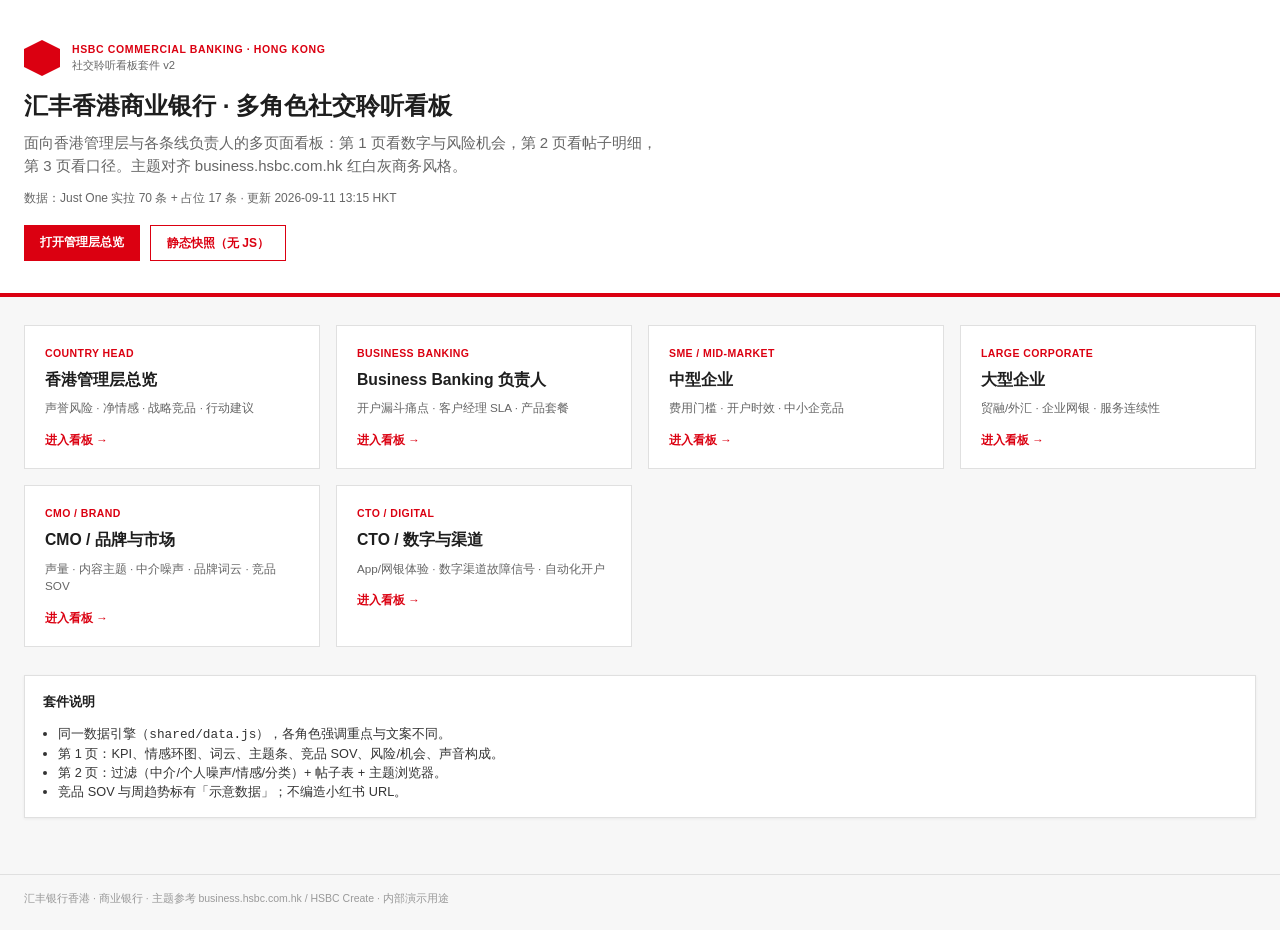
==== index.html @ c2a0e4a6 "Initial commit: HSBC HK commercial social listening dashboards Persona suites (Head, BB, Mid, Large," ====
<!DOCTYPE html>
<html lang="zh-CN">
<head>
<meta charset="UTF-8"/>
<meta name="viewport" content="width=device-width, initial-scale=1"/>
<title>汇丰香港商业银行 · 社交聆听看板套件</title>
<link rel="stylesheet" href="shared/theme.css"/>
</head>
<body>
<header class="hub-hero">
  <div class="hub-hero-inner">
    <div style="display:flex;align-items:center;gap:12px;margin-bottom:12px">
      <span class="brand-mark" style="width:36px;height:36px"></span>
      <div>
        <div style="font-size:0.7rem;font-weight:700;color:#DB0011;letter-spacing:0.06em">HSBC COMMERCIAL BANKING · HONG KONG</div>
        <div style="font-size:0.75rem;color:#666">社交聆听看板套件 v2</div>
      </div>
    </div>
    <h1>汇丰香港商业银行 · 多角色社交聆听看板</h1>
    <p>面向香港管理层与各条线负责人的多页面看板：第 1 页看数字与风险机会，第 2 页看帖子明细，第 3 页看口径。主题对齐 business.hsbc.com.hk 红白灰商务风格。</p>
    <p style="margin-top:12px;font-size:0.8rem">数据：Just One 实拉 70 条 + 占位 17 条 · 更新 2026-09-11 13:15 HKT</p>
    <div style="margin-top:18px;display:flex;gap:10px;flex-wrap:wrap">
      <a class="btn" href="head.html">打开管理层总览</a>
      <a class="btn btn-ghost" href="dashboard-static-overview.html">静态快照（无 JS）</a>
    </div>
  </div>
</header>

<section class="persona-cards">
  <a class="persona-card" href="head.html">
    <div class="pc-aud">COUNTRY HEAD</div>
    <h2>香港管理层总览</h2>
    <div class="pc-tag">声誉风险 · 净情感 · 战略竞品 · 行动建议</div>
    <div class="pc-go">进入看板 →</div>
  </a>
  <a class="persona-card" href="business-banking.html">
    <div class="pc-aud">BUSINESS BANKING</div>
    <h2>Business Banking 负责人</h2>
    <div class="pc-tag">开户漏斗痛点 · 客户经理 SLA · 产品套餐</div>
    <div class="pc-go">进入看板 →</div>
  </a>
  <a class="persona-card" href="sme-mid.html">
    <div class="pc-aud">SME / MID-MARKET</div>
    <h2>中型企业</h2>
    <div class="pc-tag">费用门槛 · 开户时效 · 中小企竞品</div>
    <div class="pc-go">进入看板 →</div>
  </a>
  <a class="persona-card" href="large-corp.html">
    <div class="pc-aud">LARGE CORPORATE</div>
    <h2>大型企业</h2>
    <div class="pc-tag">贸融/外汇 · 企业网银 · 服务连续性</div>
    <div class="pc-go">进入看板 →</div>
  </a>
  <a class="persona-card" href="cmo.html">
    <div class="pc-aud">CMO / BRAND</div>
    <h2>CMO / 品牌与市场</h2>
    <div class="pc-tag">声量 · 内容主题 · 中介噪声 · 品牌词云 · 竞品 SOV</div>
    <div class="pc-go">进入看板 →</div>
  </a>
  <a class="persona-card" href="cto.html">
    <div class="pc-aud">CTO / DIGITAL</div>
    <h2>CTO / 数字与渠道</h2>
    <div class="pc-tag">App/网银体验 · 数字渠道故障信号 · 自动化开户</div>
    <div class="pc-go">进入看板 →</div>
  </a>
</section>

<section class="wrap" style="padding-top:0">
  <div class="card">
    <h3>套件说明</h3>
    <ul style="margin:0;padding-left:1.2em;font-size:0.85rem;color:#333">
      <li>同一数据引擎（<code>shared/data.js</code>），各角色强调重点与文案不同。</li>
      <li>第 1 页：KPI、情感环图、词云、主题条、竞品 SOV、风险/机会、声音构成。</li>
      <li>第 2 页：过滤（中介/个人噪声/情感/分类）+ 帖子表 + 主题浏览器。</li>
      <li>竞品 SOV 与周趋势标有「示意数据」；不编造小红书 URL。</li>
    </ul>
  </div>
</section>

<footer class="footer">
  汇丰银行香港 · 商业银行 · 主题参考 business.hsbc.com.hk / HSBC Create · 内部演示用途
</footer>
</body>
</html>
---- shared/theme.css ----
/* HSBC Commercial Banking — Social Listening Theme (business.hsbc.com.hk inspired) */
:root {
  --hsbc-red: #DB0011;
  --hsbc-red-dark: #b4000e;
  --hsbc-black: #1e1e1e;
  --hsbc-grey-33: #333333;
  --hsbc-grey-66: #666666;
  --hsbc-grey-99: #999999;
  --hsbc-grey-f3: #f3f3f3;
  --hsbc-grey-e8: #e8e8e8;
  --hsbc-white: #ffffff;
  --hsbc-bg: #f7f7f7;
  --hsbc-border: #e0e0e0;
  --hsbc-pos: #0a7a3e;
  --hsbc-neg: #DB0011;
  --hsbc-neu: #666666;
  --hsbc-warn: #b36b00;
  --radius: 2px;
  --shadow: 0 1px 3px rgba(0,0,0,.06);
  --font: "Univers", "Helvetica Neue", Arial, "PingFang SC", "Microsoft YaHei", "Noto Sans SC", sans-serif;
  --max: 1280px;
}

*, *::before, *::after { box-sizing: border-box; }
html { font-size: 15px; scroll-behavior: smooth; }
body {
  margin: 0;
  font-family: var(--font);
  color: var(--hsbc-black);
  background: var(--hsbc-bg);
  line-height: 1.5;
  -webkit-font-smoothing: antialiased;
}
a { color: var(--hsbc-red); text-decoration: none; }
a:hover { text-decoration: underline; }
img { max-width: 100%; }

/* Hexagon-inspired angular accent */
.hex-accent {
  display: inline-block;
  width: 10px; height: 10px;
  background: var(--hsbc-red);
  clip-path: polygon(50% 0%, 100% 25%, 100% 75%, 50% 100%, 0% 75%, 0% 25%);
  margin-right: 8px;
  vertical-align: middle;
}

/* Top bar */
.topbar {
  background: var(--hsbc-white);
  border-bottom: 1px solid var(--hsbc-border);
  position: sticky; top: 0; z-index: 100;
}
.topbar-inner {
  max-width: var(--max);
  margin: 0 auto;
  padding: 12px 24px;
  display: flex; align-items: center; gap: 16px; flex-wrap: wrap;
}
.brand {
  display: flex; align-items: center; gap: 10px;
  font-weight: 700; font-size: 1rem; color: var(--hsbc-black);
  text-decoration: none;
}
.brand:hover { text-decoration: none; }
.brand-mark {
  width: 28px; height: 28px;
  background: var(--hsbc-red);
  clip-path: polygon(50% 0%, 100% 25%, 100% 75%, 50% 100%, 0% 75%, 0% 25%);
  flex-shrink: 0;
}
.brand-text { letter-spacing: 0.02em; }
.brand-sub {
  font-size: 0.72rem; font-weight: 400; color: var(--hsbc-grey-66);
  display: block; margin-top: 1px;
}
.top-meta {
  margin-left: auto;
  font-size: 0.75rem; color: var(--hsbc-grey-66);
  text-align: right;
}
.persona-nav {
  display: flex; gap: 4px; flex-wrap: wrap;
  max-width: var(--max); margin: 0 auto; padding: 0 24px 10px;
}
.persona-nav a {
  font-size: 0.72rem;
  padding: 4px 10px;
  color: var(--hsbc-grey-66);
  border: 1px solid transparent;
  border-radius: var(--radius);
}
.persona-nav a:hover { color: var(--hsbc-black); background: var(--hsbc-grey-f3); text-decoration: none; }
.persona-nav a.active {
  color: var(--hsbc-white);
  background: var(--hsbc-red);
  border-color: var(--hsbc-red);
}

/* Page tabs */
.page-tabs {
  background: var(--hsbc-white);
  border-bottom: 3px solid var(--hsbc-grey-f3);
}
.page-tabs-inner {
  max-width: var(--max); margin: 0 auto; padding: 0 24px;
  display: flex; gap: 0;
}
.page-tab {
  appearance: none; border: none; background: transparent;
  font-family: var(--font); font-size: 0.88rem; font-weight: 600;
  padding: 14px 20px; cursor: pointer; color: var(--hsbc-grey-66);
  border-bottom: 3px solid transparent; margin-bottom: -3px;
}
.page-tab:hover { color: var(--hsbc-black); }
.page-tab.active {
  color: var(--hsbc-red);
  border-bottom-color: var(--hsbc-red);
}

/* Layout */
.wrap { max-width: var(--max); margin: 0 auto; padding: 24px; }
.page { display: none; }
.page.active { display: block; }

.hero-strip {
  background: var(--hsbc-white);
  border-left: 4px solid var(--hsbc-red);
  padding: 16px 20px;
  margin-bottom: 20px;
  box-shadow: var(--shadow);
}
.hero-strip .label {
  font-size: 0.7rem; text-transform: uppercase; letter-spacing: 0.06em;
  color: var(--hsbc-red); font-weight: 700; margin-bottom: 6px;
}
.hero-strip p { margin: 0; font-size: 0.95rem; color: var(--hsbc-grey-33); }

.section-title {
  font-size: 0.95rem; font-weight: 700; color: var(--hsbc-black);
  margin: 24px 0 12px; display: flex; align-items: center; gap: 8px;
}
.section-title .badge-demo {
  font-size: 0.65rem; font-weight: 600;
  background: #fff3cd; color: #856404;
  border: 1px solid #ffecb5;
  padding: 2px 8px; border-radius: 999px;
}

/* KPI strip */
.kpi-strip {
  display: grid;
  grid-template-columns: repeat(auto-fit, minmax(120px, 1fr));
  gap: 10px;
  margin-bottom: 20px;
}
.kpi {
  background: var(--hsbc-white);
  border: 1px solid var(--hsbc-border);
  padding: 14px 12px;
  box-shadow: var(--shadow);
  position: relative;
}
.kpi.highlight {
  border-color: var(--hsbc-red);
  border-top: 3px solid var(--hsbc-red);
}
.kpi .k-label { font-size: 0.68rem; color: var(--hsbc-grey-66); margin-bottom: 4px; }
.kpi .k-value { font-size: 1.45rem; font-weight: 700; color: var(--hsbc-black); line-height: 1.2; }
.kpi .k-hint { font-size: 0.65rem; color: var(--hsbc-grey-99); margin-top: 4px; }
.kpi.pos .k-value { color: var(--hsbc-pos); }
.kpi.neg .k-value { color: var(--hsbc-neg); }
.kpi.neu .k-value { color: var(--hsbc-neu); }

/* Grid cards */
.grid-2 { display: grid; grid-template-columns: 1fr 1fr; gap: 16px; }
.grid-3 { display: grid; grid-template-columns: 1fr 1fr 1fr; gap: 16px; }
.grid-23 { display: grid; grid-template-columns: 2fr 1fr; gap: 16px; }
.grid-32 { display: grid; grid-template-columns: 1fr 2fr; gap: 16px; }
@media (max-width: 900px) {
  .grid-2, .grid-3, .grid-23, .grid-32 { grid-template-columns: 1fr; }
}

.card {
  background: var(--hsbc-white);
  border: 1px solid var(--hsbc-border);
  padding: 16px 18px;
  box-shadow: var(--shadow);
}
.card h3 {
  margin: 0 0 12px; font-size: 0.85rem; font-weight: 700;
  color: var(--hsbc-black); display: flex; align-items: center; gap: 8px;
}
.card-muted { font-size: 0.75rem; color: var(--hsbc-grey-66); }

/* Charts */
.chart-box { position: relative; height: 220px; }
.chart-box.sm { height: 160px; }
.spark-wrap { height: 80px; margin-top: 8px; }

/* Word cloud */
.wordcloud {
  position: relative;
  min-height: 240px;
  height: 260px;
  background: linear-gradient(180deg, #fafafa 0%, #fff 100%);
  border: 1px dashed var(--hsbc-grey-e8);
  overflow: hidden;
}
.wordcloud span {
  position: absolute;
  white-space: nowrap;
  font-weight: 700;
  transform: translate(-50%, -50%);
  cursor: default;
  transition: color .15s;
  user-select: none;
}
.wordcloud span:hover { color: var(--hsbc-red) !important; }

/* Bars */
.bar-list { display: flex; flex-direction: column; gap: 8px; }
.bar-row { display: grid; grid-template-columns: 90px 1fr 36px; gap: 8px; align-items: center; font-size: 0.78rem; }
.bar-row .name { color: var(--hsbc-grey-33); overflow: hidden; text-overflow: ellipsis; white-space: nowrap; }
.bar-track { height: 10px; background: var(--hsbc-grey-f3); border-radius: 1px; overflow: hidden; }
.bar-fill { height: 100%; background: var(--hsbc-grey-33); }
.bar-fill.neg, .bar-fill.negative { background: var(--hsbc-red); }
.bar-fill.pos, .bar-fill.positive { background: var(--hsbc-pos); }
.bar-fill.mixed { background: #888; }
.bar-fill.neutral { background: #aaa; }
.bar-row .cnt { text-align: right; color: var(--hsbc-grey-66); font-variant-numeric: tabular-nums; }

/* Competitor table */
.comp-table { width: 100%; border-collapse: collapse; font-size: 0.78rem; }
.comp-table th, .comp-table td {
  padding: 8px 6px; text-align: left;
  border-bottom: 1px solid var(--hsbc-grey-e8);
}
.comp-table th { color: var(--hsbc-grey-66); font-weight: 600; font-size: 0.7rem; }
.comp-table tr.hsbc td { font-weight: 700; background: #fff5f5; }
.lean-pill {
  display: inline-block; padding: 1px 8px; border-radius: 999px; font-size: 0.68rem;
  background: var(--hsbc-grey-f3); color: var(--hsbc-grey-33);
}
.lean-pill.positive { background: #e6f5ec; color: var(--hsbc-pos); }
.lean-pill.negative { background: #fde8ea; color: var(--hsbc-neg); }
.lean-pill.mixed { background: #f3f3f3; color: #555; }

/* Issue cards */
.issue-grid { display: grid; grid-template-columns: 1fr 1fr; gap: 12px; }
@media (max-width: 700px) { .issue-grid { grid-template-columns: 1fr; } }
.issue {
  border: 1px solid var(--hsbc-border);
  padding: 12px 14px;
  background: #fafafa;
}
.issue.risk { border-left: 3px solid var(--hsbc-red); }
.issue.opp { border-left: 3px solid var(--hsbc-pos); }
.issue .itag {
  font-size: 0.65rem; font-weight: 700; letter-spacing: 0.04em;
  margin-bottom: 4px;
}
.issue.risk .itag { color: var(--hsbc-red); }
.issue.opp .itag { color: var(--hsbc-pos); }
.issue .ititle { font-weight: 700; font-size: 0.85rem; margin-bottom: 4px; }
.issue .idetail { font-size: 0.75rem; color: var(--hsbc-grey-66); }
.sev {
  float: right; font-size: 0.65rem; padding: 1px 6px;
  background: var(--hsbc-grey-f3); color: var(--hsbc-grey-66);
}

/* Focus callouts */
.focus-row { display: grid; grid-template-columns: repeat(3, 1fr); gap: 10px; }
@media (max-width: 700px) { .focus-row { grid-template-columns: 1fr; } }
.focus-card {
  background: var(--hsbc-white);
  border: 1px solid var(--hsbc-border);
  border-top: 3px solid var(--hsbc-red);
  padding: 12px 14px;
}
.focus-card .flabel {
  font-size: 0.65rem; font-weight: 700; color: var(--hsbc-red);
  letter-spacing: 0.05em; margin-bottom: 4px;
}
.focus-card .ftext { font-size: 0.82rem; color: var(--hsbc-grey-33); }

/* Insights */
.insight-list { margin: 0; padding: 0; list-style: none; }
.insight-list li {
  padding: 10px 0 10px 16px;
  border-bottom: 1px solid var(--hsbc-grey-e8);
  font-size: 0.85rem;
  position: relative;
}
.insight-list li::before {
  content: "";
  position: absolute; left: 0; top: 16px;
  width: 6px; height: 6px; background: var(--hsbc-red);
  clip-path: polygon(50% 0%, 100% 25%, 100% 75%, 50% 100%, 0% 75%, 0% 25%);
}

/* Segment / voice mix */
.mix-bars { display: flex; height: 28px; overflow: hidden; border: 1px solid var(--hsbc-border); }
.mix-seg { display: flex; align-items: center; justify-content: center;
  font-size: 0.65rem; color: #fff; font-weight: 600; min-width: 2px; }
.mix-legend { display: flex; flex-wrap: wrap; gap: 12px; margin-top: 10px; font-size: 0.72rem; color: var(--hsbc-grey-66); }
.mix-legend i {
  display: inline-block; width: 10px; height: 10px; margin-right: 4px; vertical-align: middle;
}

/* Filters & table (page 2) */
.filters {
  display: flex; flex-wrap: wrap; gap: 10px 16px; align-items: center;
  background: var(--hsbc-white); border: 1px solid var(--hsbc-border);
  padding: 12px 16px; margin-bottom: 16px;
}
.filters label {
  font-size: 0.78rem; color: var(--hsbc-grey-33);
  display: inline-flex; align-items: center; gap: 6px; cursor: pointer;
}
.filters select, .filters input[type="search"] {
  font-family: var(--font); font-size: 0.78rem;
  padding: 6px 8px; border: 1px solid var(--hsbc-border); background: #fff;
}
.filters .filter-count { margin-left: auto; font-size: 0.75rem; color: var(--hsbc-grey-66); }

.post-table { width: 100%; border-collapse: collapse; font-size: 0.78rem; background: #fff; }
.post-table th, .post-table td {
  padding: 10px 8px; text-align: left; vertical-align: top;
  border-bottom: 1px solid var(--hsbc-grey-e8);
}
.post-table th {
  background: var(--hsbc-grey-f3); color: var(--hsbc-grey-66);
  font-weight: 600; font-size: 0.7rem; position: sticky; top: 52px;
}
.post-table .title { font-weight: 600; color: var(--hsbc-black); }
.post-table .summary { color: var(--hsbc-grey-66); font-size: 0.72rem; margin-top: 2px;
  display: -webkit-box; -webkit-line-clamp: 2; -webkit-box-orient: vertical; overflow: hidden; }
.pill {
  display: inline-block; padding: 1px 7px; border-radius: 999px;
  font-size: 0.65rem; background: var(--hsbc-grey-f3); color: var(--hsbc-grey-33);
  white-space: nowrap;
}
.pill.正面, .pill.pos { background: #e6f5ec; color: var(--hsbc-pos); }
.pill.负面, .pill.neg { background: #fde8ea; color: var(--hsbc-neg); }
.pill.中性, .pill.neu { background: #f0f0f0; color: #555; }
.pill.demo { background: #fff3cd; color: #856404; }
.pill.src { background: #eef2ff; color: #3730a3; }

.topic-chips { display: flex; flex-wrap: wrap; gap: 8px; }
.topic-chip {
  border: 1px solid var(--hsbc-border); background: #fff;
  padding: 6px 12px; font-size: 0.78rem; cursor: pointer;
  font-family: var(--font);
}
.topic-chip:hover, .topic-chip.active {
  border-color: var(--hsbc-red); color: var(--hsbc-red);
}

.method-block {
  background: #fff; border: 1px solid var(--hsbc-border); padding: 20px;
  font-size: 0.85rem; color: var(--hsbc-grey-33);
}
.method-block h3 { margin-top: 0; }
.method-block ul { padding-left: 1.2em; }
.method-block li { margin-bottom: 6px; }

.footer {
  max-width: var(--max); margin: 32px auto 24px; padding: 0 24px;
  font-size: 0.7rem; color: var(--hsbc-grey-99);
  border-top: 1px solid var(--hsbc-border); padding-top: 16px;
}

/* Hub index */
.hub-hero {
  background: var(--hsbc-white);
  border-bottom: 4px solid var(--hsbc-red);
  padding: 40px 24px 32px;
}
.hub-hero-inner { max-width: var(--max); margin: 0 auto; }
.hub-hero h1 { margin: 0 0 8px; font-size: 1.6rem; font-weight: 700; }
.hub-hero p { margin: 0; color: var(--hsbc-grey-66); max-width: 640px; }
.persona-cards {
  display: grid; grid-template-columns: repeat(auto-fit, minmax(280px, 1fr));
  gap: 16px; max-width: var(--max); margin: 28px auto; padding: 0 24px;
}
.persona-card {
  background: #fff; border: 1px solid var(--hsbc-border);
  padding: 20px; text-decoration: none; color: inherit;
  transition: border-color .15s, box-shadow .15s;
  display: block;
}
.persona-card:hover {
  border-color: var(--hsbc-red); box-shadow: 0 4px 12px rgba(219,0,17,.08);
  text-decoration: none;
}
.persona-card .pc-aud { font-size: 0.7rem; color: var(--hsbc-red); font-weight: 700; letter-spacing: 0.04em; }
.persona-card h2 { margin: 6px 0 8px; font-size: 1.05rem; }
.persona-card .pc-tag { font-size: 0.78rem; color: var(--hsbc-grey-66); }
.persona-card .pc-go {
  margin-top: 14px; font-size: 0.78rem; font-weight: 700; color: var(--hsbc-red);
}

.btn {
  display: inline-block; background: var(--hsbc-red); color: #fff;
  padding: 8px 16px; font-size: 0.8rem; font-weight: 600;
  border: none; cursor: pointer; font-family: var(--font);
  text-decoration: none;
}
.btn:hover { background: var(--hsbc-red-dark); text-decoration: none; color: #fff; }
.btn-ghost {
  background: transparent; color: var(--hsbc-red);
  border: 1px solid var(--hsbc-red);
}

.donut-legend { display: flex; gap: 14px; flex-wrap: wrap; margin-top: 10px; font-size: 0.72rem; }
.donut-legend span::before {
  content: ""; display: inline-block; width: 8px; height: 8px; margin-right: 5px; vertical-align: middle;
}
.donut-legend .l-pos::before { background: var(--hsbc-pos); }
.donut-legend .l-neg::before { background: var(--hsbc-neg); }
.donut-legend .l-neu::before { background: #bbb; }

.hidden { display: none !important; }
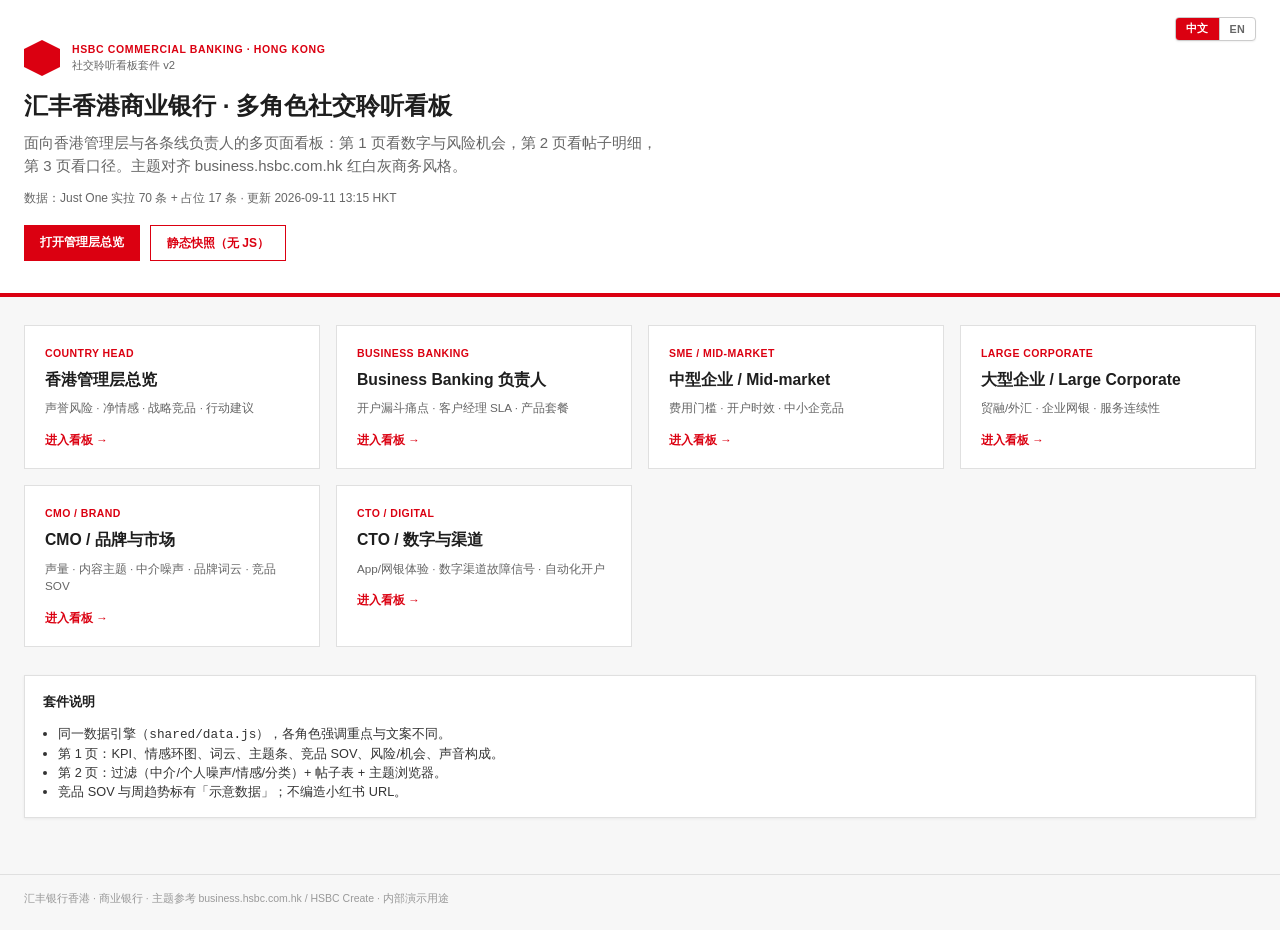
==== commit 1992e898: "Add EN/中文 language toggle across dashboard suite Persist choice in localStorage (hsbc-sl-lang); defa" ====
--- a/index.html
+++ b/index.html
@@ -7,21 +7,22 @@
 <link rel="stylesheet" href="shared/theme.css"/>
 </head>
 <body>
-<header class="hub-hero">
+<header class="hub-hero" style="position:relative">
+<div style="position:absolute;top:16px;right:24px;z-index:2" id="langToggleHost"></div>
   <div class="hub-hero-inner">
     <div style="display:flex;align-items:center;gap:12px;margin-bottom:12px">
       <span class="brand-mark" style="width:36px;height:36px"></span>
       <div>
         <div style="font-size:0.7rem;font-weight:700;color:#DB0011;letter-spacing:0.06em">HSBC COMMERCIAL BANKING · HONG KONG</div>
-        <div style="font-size:0.75rem;color:#666">社交聆听看板套件 v2</div>
+        <div style="font-size:0.75rem;color:#666"><span data-i18n="hub.sub">社交聆听看板套件 v2</span></div>
       </div>
     </div>
-    <h1>汇丰香港商业银行 · 多角色社交聆听看板</h1>
-    <p>面向香港管理层与各条线负责人的多页面看板：第 1 页看数字与风险机会，第 2 页看帖子明细，第 3 页看口径。主题对齐 business.hsbc.com.hk 红白灰商务风格。</p>
-    <p style="margin-top:12px;font-size:0.8rem">数据：Just One 实拉 70 条 + 占位 17 条 · 更新 2026-09-11 13:15 HKT</p>
+    <h1 data-i18n="hub.h1">汇丰香港商业银行 · 多角色社交聆听看板</h1>
+    <p data-i18n="hub.p">面向香港管理层与各条线负责人的多页面看板：第 1 页看数字与风险机会，第 2 页看帖子明细，第 3 页看口径。主题对齐 business.hsbc.com.hk 红白灰商务风格。</p>
+    <p style="margin-top:12px;font-size:0.8rem" data-i18n="hub.meta">数据：Just One 实拉 70 条 + 占位 17 条 · 更新 2026-09-11 13:15 HKT</p>
     <div style="margin-top:18px;display:flex;gap:10px;flex-wrap:wrap">
-      <a class="btn" href="head.html">打开管理层总览</a>
-      <a class="btn btn-ghost" href="dashboard-static-overview.html">静态快照（无 JS）</a>
+      <a class="btn" href="head.html" data-i18n="hub.open">打开管理层总览</a>
+      <a class="btn btn-ghost" href="dashboard-static-overview.html" data-i18n="hub.static">静态快照（无 JS）</a>
     </div>
   </div>
 </header>
@@ -31,43 +32,43 @@
     <div class="pc-aud">COUNTRY HEAD</div>
     <h2>香港管理层总览</h2>
     <div class="pc-tag">声誉风险 · 净情感 · 战略竞品 · 行动建议</div>
-    <div class="pc-go">进入看板 →</div>
+    <div class="pc-go"><span data-i18n="hub.go">进入看板 →</span></div>
   </a>
   <a class="persona-card" href="business-banking.html">
     <div class="pc-aud">BUSINESS BANKING</div>
     <h2>Business Banking 负责人</h2>
     <div class="pc-tag">开户漏斗痛点 · 客户经理 SLA · 产品套餐</div>
-    <div class="pc-go">进入看板 →</div>
+    <div class="pc-go"><span data-i18n="hub.go">进入看板 →</span></div>
   </a>
   <a class="persona-card" href="sme-mid.html">
     <div class="pc-aud">SME / MID-MARKET</div>
     <h2>中型企业</h2>
     <div class="pc-tag">费用门槛 · 开户时效 · 中小企竞品</div>
-    <div class="pc-go">进入看板 →</div>
+    <div class="pc-go"><span data-i18n="hub.go">进入看板 →</span></div>
   </a>
   <a class="persona-card" href="large-corp.html">
     <div class="pc-aud">LARGE CORPORATE</div>
     <h2>大型企业</h2>
     <div class="pc-tag">贸融/外汇 · 企业网银 · 服务连续性</div>
-    <div class="pc-go">进入看板 →</div>
+    <div class="pc-go"><span data-i18n="hub.go">进入看板 →</span></div>
   </a>
   <a class="persona-card" href="cmo.html">
     <div class="pc-aud">CMO / BRAND</div>
     <h2>CMO / 品牌与市场</h2>
     <div class="pc-tag">声量 · 内容主题 · 中介噪声 · 品牌词云 · 竞品 SOV</div>
-    <div class="pc-go">进入看板 →</div>
+    <div class="pc-go"><span data-i18n="hub.go">进入看板 →</span></div>
   </a>
   <a class="persona-card" href="cto.html">
     <div class="pc-aud">CTO / DIGITAL</div>
     <h2>CTO / 数字与渠道</h2>
     <div class="pc-tag">App/网银体验 · 数字渠道故障信号 · 自动化开户</div>
-    <div class="pc-go">进入看板 →</div>
+    <div class="pc-go"><span data-i18n="hub.go">进入看板 →</span></div>
   </a>
 </section>
 
 <section class="wrap" style="padding-top:0">
   <div class="card">
-    <h3>套件说明</h3>
+    <h3 data-i18n="hub.about">套件说明</h3>
     <ul style="margin:0;padding-left:1.2em;font-size:0.85rem;color:#333">
       <li>同一数据引擎（<code>shared/data.js</code>），各角色强调重点与文案不同。</li>
       <li>第 1 页：KPI、情感环图、词云、主题条、竞品 SOV、风险/机会、声音构成。</li>
@@ -77,8 +78,24 @@
   </div>
 </section>
 
-<footer class="footer">
-  汇丰银行香港 · 商业银行 · 主题参考 business.hsbc.com.hk / HSBC Create · 内部演示用途
-</footer>
+<footer class="footer" data-i18n="hub.footer">汇丰银行香港 · 商业银行 · 主题参考 business.hsbc.com.hk / HSBC Create · 内部演示用途</footer>
+<script src="shared/data.js"></script>
+<script src="shared/i18n.js"></script>
+<script>
+(function(){
+  var I=window.HSBC_I18N; if(!I) return;
+  function paintHub(){
+    var personas= (window.HSBC_SL_DATA&&HSBC_SL_DATA.personas)||{};
+    document.querySelectorAll('.persona-card[href]').forEach(function(a){
+      var href=a.getAttribute('href')||'';
+      var id=href.replace('.html','');
+      var p=I.persona(id, personas[id]||{});
+      var h2=a.querySelector('h2'); if(h2&&p.title) h2.textContent=p.title;
+      var tag=a.querySelector('.pc-tag'); if(tag&&p.tagline) tag.textContent=p.tagline;
+    });
+  }
+  I.onChange(paintHub); paintHub();
+})();
+</script>
 </body>
 </html>
--- a/shared/theme.css
+++ b/shared/theme.css
@@ -422,3 +422,20 @@
 .donut-legend .l-neu::before { background: #bbb; }
 
 .hidden { display: none !important; }
+
+/* Language toggle */
+.lang-toggle-host { margin-left: 12px; }
+.lang-toggle {
+  display: inline-flex; border: 1px solid var(--hsbc-grey-cc, #ccc); border-radius: 4px; overflow: hidden;
+  background: #fff;
+}
+.lang-toggle button {
+  appearance: none; border: 0; background: transparent; cursor: pointer;
+  padding: 4px 10px; font-size: 0.72rem; font-weight: 700; font-family: inherit;
+  color: var(--hsbc-grey-66, #666); letter-spacing: 0.02em;
+}
+.lang-toggle button + button { border-left: 1px solid var(--hsbc-grey-cc, #ccc); }
+.lang-toggle button.active { background: var(--hsbc-red, #DB0011); color: #fff; }
+.hub-hero .lang-toggle { box-shadow: 0 1px 2px rgba(0,0,0,.06); }
+html[data-lang="en"] .badge-demo { letter-spacing: 0; }
+
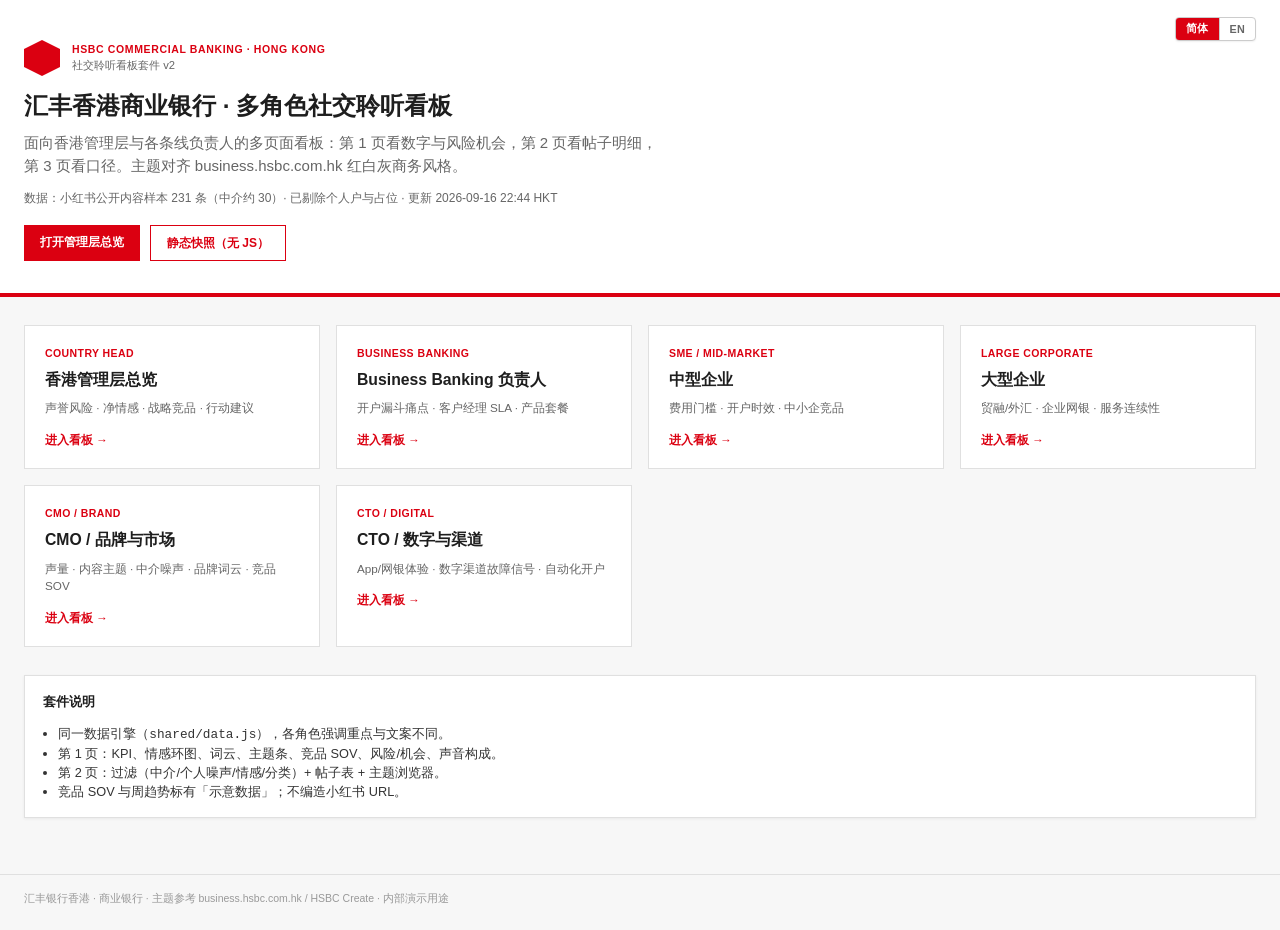
==== commit c1a4aa6d: "Refresh live Xiaohongshu commercial sample; EN/简体; scrub vendor branding; no placeholders" ====
--- a/index.html
+++ b/index.html
@@ -19,7 +19,7 @@
     </div>
     <h1 data-i18n="hub.h1">汇丰香港商业银行 · 多角色社交聆听看板</h1>
     <p data-i18n="hub.p">面向香港管理层与各条线负责人的多页面看板：第 1 页看数字与风险机会，第 2 页看帖子明细，第 3 页看口径。主题对齐 business.hsbc.com.hk 红白灰商务风格。</p>
-    <p style="margin-top:12px;font-size:0.8rem" data-i18n="hub.meta">数据：Just One 实拉 70 条 + 占位 17 条 · 更新 2026-09-11 13:15 HKT</p>
+    <p style="margin-top:12px;font-size:0.8rem" data-i18n="hub.meta">数据：小红书公开样本 70 条 + 占位 17 条 · 更新 2026-09-11 13:15 HKT</p>
     <div style="margin-top:18px;display:flex;gap:10px;flex-wrap:wrap">
       <a class="btn" href="head.html" data-i18n="hub.open">打开管理层总览</a>
       <a class="btn btn-ghost" href="dashboard-static-overview.html" data-i18n="hub.static">静态快照（无 JS）</a>
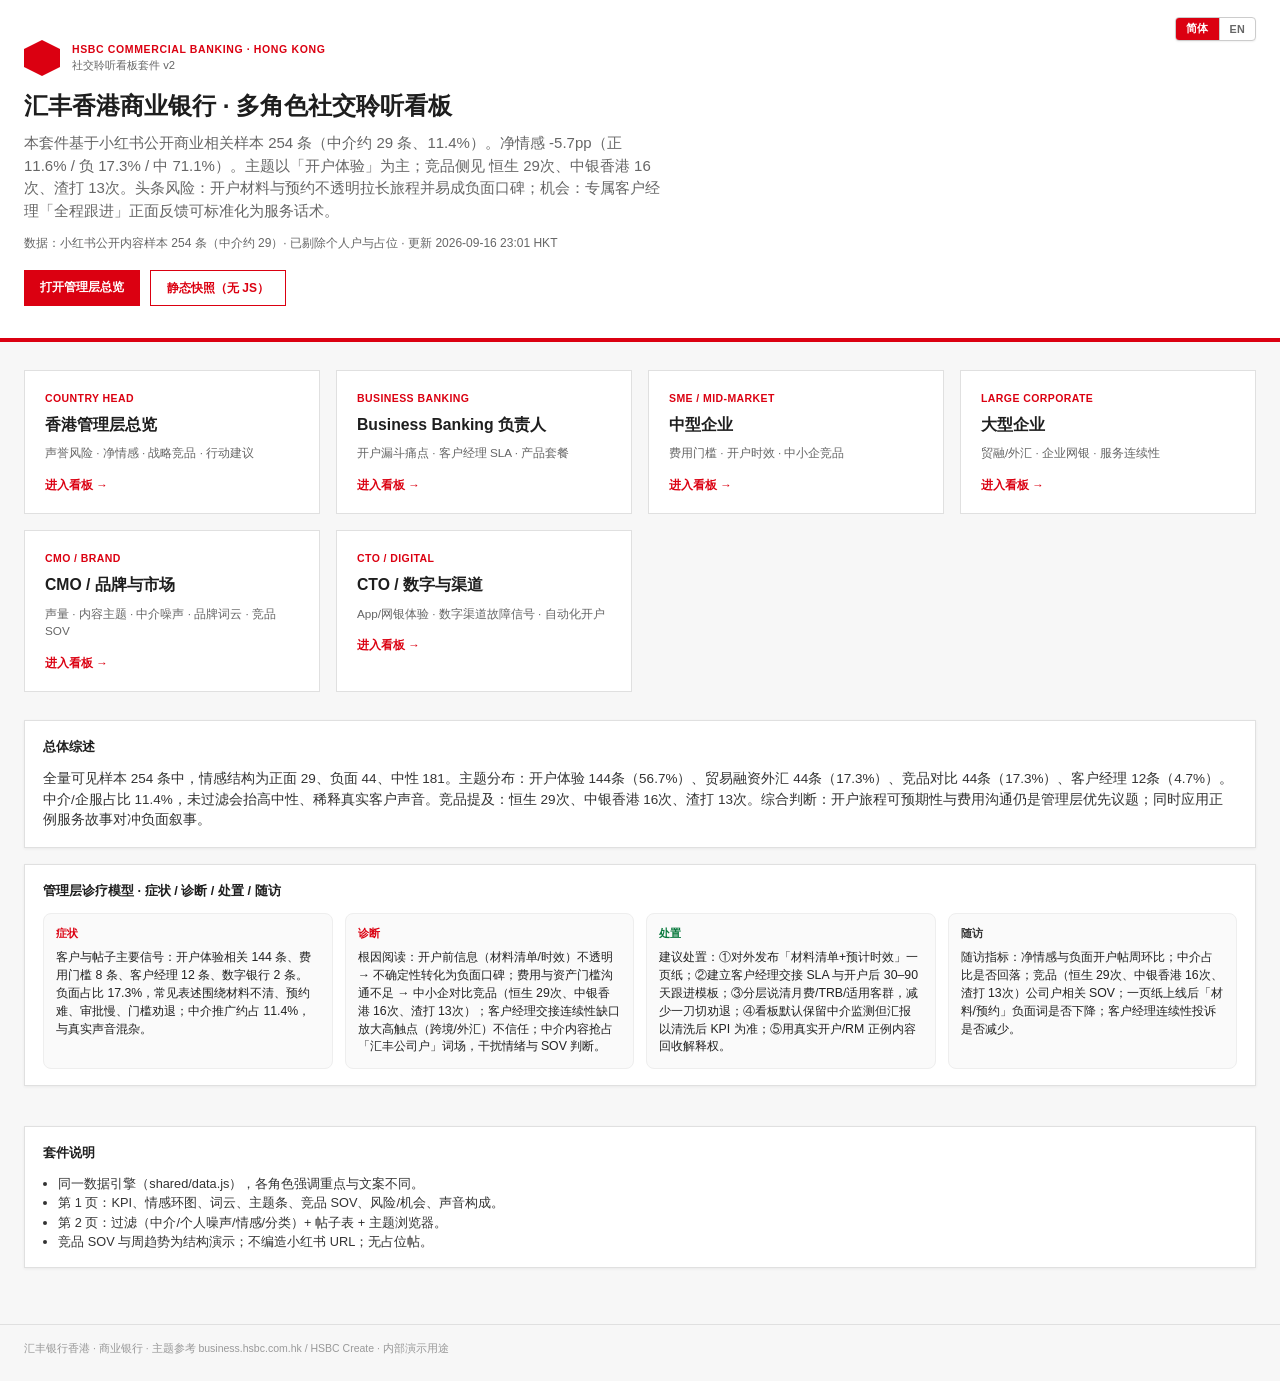
==== commit 7a04e20b: "Refresh live XHS sample with competitor keywords; hub clinical model; EN cleanup - Re-pull search-no" ====
--- a/index.html
+++ b/index.html
@@ -3,7 +3,7 @@
 <head>
 <meta charset="UTF-8"/>
 <meta name="viewport" content="width=device-width, initial-scale=1"/>
-<title>汇丰香港商业银行 · 社交聆听看板套件</title>
+<title data-i18n="hub.title">汇丰香港商业银行 · 社交聆听看板套件</title>
 <link rel="stylesheet" href="shared/theme.css"/>
 </head>
 <body>
@@ -19,7 +19,7 @@
     </div>
     <h1 data-i18n="hub.h1">汇丰香港商业银行 · 多角色社交聆听看板</h1>
     <p data-i18n="hub.p">面向香港管理层与各条线负责人的多页面看板：第 1 页看数字与风险机会，第 2 页看帖子明细，第 3 页看口径。主题对齐 business.hsbc.com.hk 红白灰商务风格。</p>
-    <p style="margin-top:12px;font-size:0.8rem" data-i18n="hub.meta">数据：小红书公开样本 70 条 + 占位 17 条 · 更新 2026-09-11 13:15 HKT</p>
+    <p style="margin-top:12px;font-size:0.8rem" data-i18n="hub.meta">数据：小红书公开内容样本 · 已剔除个人户与占位 · 更新见页脚</p>
     <div style="margin-top:18px;display:flex;gap:10px;flex-wrap:wrap">
       <a class="btn" href="head.html" data-i18n="hub.open">打开管理层总览</a>
       <a class="btn btn-ghost" href="dashboard-static-overview.html" data-i18n="hub.static">静态快照（无 JS）</a>
@@ -66,14 +66,42 @@
   </a>
 </section>
 
+
+<section class="wrap" style="padding-top:0" id="hubAnalysis">
+  <div class="card" style="margin-bottom:16px">
+    <h3 data-i18n="hub.overview_h">总体综述</h3>
+    <p id="hubOverview" class="hub-overview" style="font-size:0.9rem;line-height:1.55;color:#333;margin:0"></p>
+  </div>
+  <div class="card" style="margin-bottom:16px">
+    <h3 data-i18n="hub.clinical_h">管理层诊疗模型 · 症状 / 诊断 / 处置 / 随访</h3>
+    <div class="clinical-grid" style="display:grid;grid-template-columns:repeat(auto-fit,minmax(200px,1fr));gap:12px;margin-top:10px">
+      <div class="clinical-card" style="border:1px solid #eee;border-radius:8px;padding:12px;background:#fafafa">
+        <div class="flabel" style="font-size:0.7rem;font-weight:700;color:#DB0011;letter-spacing:0.04em" data-i18n="hub.symptom_h">症状</div>
+        <p id="hubSymptom" style="font-size:0.82rem;line-height:1.45;margin:8px 0 0;color:#222"></p>
+      </div>
+      <div class="clinical-card" style="border:1px solid #eee;border-radius:8px;padding:12px;background:#fafafa">
+        <div class="flabel" style="font-size:0.7rem;font-weight:700;color:#DB0011;letter-spacing:0.04em" data-i18n="hub.diagnosis_h">诊断</div>
+        <p id="hubDiagnosis" style="font-size:0.82rem;line-height:1.45;margin:8px 0 0;color:#222"></p>
+      </div>
+      <div class="clinical-card" style="border:1px solid #eee;border-radius:8px;padding:12px;background:#fafafa">
+        <div class="flabel" style="font-size:0.7rem;font-weight:700;color:#0a7a3e;letter-spacing:0.04em" data-i18n="hub.treatment_h">处置</div>
+        <p id="hubTreatment" style="font-size:0.82rem;line-height:1.45;margin:8px 0 0;color:#222"></p>
+      </div>
+      <div class="clinical-card" style="border:1px solid #eee;border-radius:8px;padding:12px;background:#fafafa">
+        <div class="flabel" style="font-size:0.7rem;font-weight:700;color:#333;letter-spacing:0.04em" data-i18n="hub.followup_h">随访</div>
+        <p id="hubFollowup" style="font-size:0.82rem;line-height:1.45;margin:8px 0 0;color:#222"></p>
+      </div>
+    </div>
+  </div>
+</section>
 <section class="wrap" style="padding-top:0">
   <div class="card">
     <h3 data-i18n="hub.about">套件说明</h3>
     <ul style="margin:0;padding-left:1.2em;font-size:0.85rem;color:#333">
-      <li>同一数据引擎（<code>shared/data.js</code>），各角色强调重点与文案不同。</li>
-      <li>第 1 页：KPI、情感环图、词云、主题条、竞品 SOV、风险/机会、声音构成。</li>
-      <li>第 2 页：过滤（中介/个人噪声/情感/分类）+ 帖子表 + 主题浏览器。</li>
-      <li>竞品 SOV 与周趋势标有「示意数据」；不编造小红书 URL。</li>
+      <li data-i18n="hub.about1">同一数据引擎（shared/data.js），各角色强调重点与文案不同。</li>
+      <li data-i18n="hub.about2">第 1 页：KPI、情感环图、词云、主题条、竞品 SOV、风险/机会、声音构成。</li>
+      <li data-i18n="hub.about3">第 2 页：过滤（中介噪声/情感/分类）+ 帖子表 + 主题浏览器。</li>
+      <li data-i18n="hub.about4">竞品 SOV 与周趋势为结构演示；不编造小红书 URL；无占位帖。</li>
     </ul>
   </div>
 </section>
@@ -85,6 +113,7 @@
 (function(){
   var I=window.HSBC_I18N; if(!I) return;
   function paintHub(){
+    I.applyDom(document);
     var personas= (window.HSBC_SL_DATA&&HSBC_SL_DATA.personas)||{};
     document.querySelectorAll('.persona-card[href]').forEach(function(a){
       var href=a.getAttribute('href')||'';
@@ -93,6 +122,27 @@
       var h2=a.querySelector('h2'); if(h2&&p.title) h2.textContent=p.title;
       var tag=a.querySelector('.pc-tag'); if(tag&&p.tagline) tag.textContent=p.tagline;
     });
+
+    // Data-driven hub analysis (exec / overview / clinical)
+    var ha = (window.HSBC_SL_DATA && HSBC_SL_DATA.hub_analysis) || {};
+    var en = I.isEn();
+    function set(id, zhKey, enKey) {
+      var el = document.getElementById(id);
+      if (!el) return;
+      var v = en ? (ha[enKey] || ha[zhKey] || '') : (ha[zhKey] || '');
+      el.textContent = v || '';
+    }
+    // hub.p intro = exec summary
+    var intro = document.querySelector('[data-i18n="hub.p"],[data-i18n="hub.p_ms"]');
+    if (intro) {
+      var ex = en ? (ha.exec_summary_en || '') : (ha.exec_summary_zh || '');
+      if (ex) intro.textContent = ex;
+    }
+    set('hubOverview', 'overview_zh', 'overview_en');
+    set('hubSymptom', 'symptom_zh', 'symptom_en');
+    set('hubDiagnosis', 'diagnosis_zh', 'diagnosis_en');
+    set('hubTreatment', 'treatment_zh', 'treatment_en');
+    set('hubFollowup', 'followup_zh', 'followup_en');
   }
   I.onChange(paintHub); paintHub();
 })();
--- a/shared/theme.css
+++ b/shared/theme.css
@@ -439,3 +439,100 @@
 .hub-hero .lang-toggle { box-shadow: 0 1px 2px rgba(0,0,0,.06); }
 html[data-lang="en"] .badge-demo { letter-spacing: 0; }
 
+/* --- post table / theme browser readability (2026-09-16) --- */
+.table-scroll, .feed-wrap, .post-table-wrap {
+  overflow-x: auto;
+  -webkit-overflow-scrolling: touch;
+  width: 100%;
+  max-width: 100%;
+}
+.post-table {
+  width: 100%;
+  min-width: 720px;
+  border-collapse: separate;
+  border-spacing: 0;
+  font-size: 0.8rem;
+  table-layout: fixed;
+  background: #fff;
+}
+.post-table th, .post-table td {
+  padding: 10px 12px;
+  vertical-align: top;
+  border-bottom: 1px solid #eee;
+  word-wrap: break-word;
+  overflow-wrap: anywhere;
+}
+.post-table th {
+  position: sticky;
+  top: 0;
+  background: #f7f7f7;
+  z-index: 1;
+  font-size: 0.72rem;
+  letter-spacing: 0.02em;
+  text-transform: uppercase;
+  color: #666;
+  white-space: nowrap;
+}
+.post-table .col-cover { width: 64px; }
+.post-table .col-title { width: 34%; }
+.post-table .col-sent { width: 72px; }
+.post-table .col-cat { width: 12%; }
+.post-table .col-author { width: 12%; }
+.post-table .col-src { width: 14%; }
+.post-table .col-comp { width: 14%; }
+.post-table .title {
+  font-weight: 600;
+  color: var(--hsbc-black, #1e1e1e);
+  line-height: 1.35;
+  white-space: normal;
+}
+.post-table .summary {
+  color: var(--hsbc-grey-66, #666);
+  font-size: 0.74rem;
+  margin-top: 4px;
+  line-height: 1.4;
+  white-space: normal;
+  display: -webkit-box;
+  -webkit-line-clamp: 3;
+  -webkit-box-orient: vertical;
+  overflow: hidden;
+}
+.post-table .thumb {
+  width: 48px;
+  height: 48px;
+  object-fit: cover;
+  border-radius: 4px;
+  background: #f0f0f0;
+  display: block;
+}
+.post-table .open-post {
+  display: inline-block;
+  margin-top: 6px;
+  font-size: 0.72rem;
+  font-weight: 600;
+  color: #DB0011;
+  text-decoration: none;
+}
+.post-table .open-post:hover { text-decoration: underline; }
+.topic-chips { display: flex; flex-wrap: wrap; gap: 8px; margin: 8px 0 12px; }
+.topic-chip {
+  border: 1px solid #ddd;
+  background: #fff;
+  border-radius: 999px;
+  padding: 6px 12px;
+  font-size: 0.75rem;
+  cursor: pointer;
+  line-height: 1.2;
+  max-width: 100%;
+  white-space: normal;
+  text-align: left;
+}
+.topic-chip:hover, .topic-chip.active {
+  border-color: #DB0011;
+  color: #DB0011;
+  background: #fff5f5;
+}
+#themeBrowser, .theme-browser, .topics-panel {
+  min-width: 0;
+  overflow: hidden;
+}
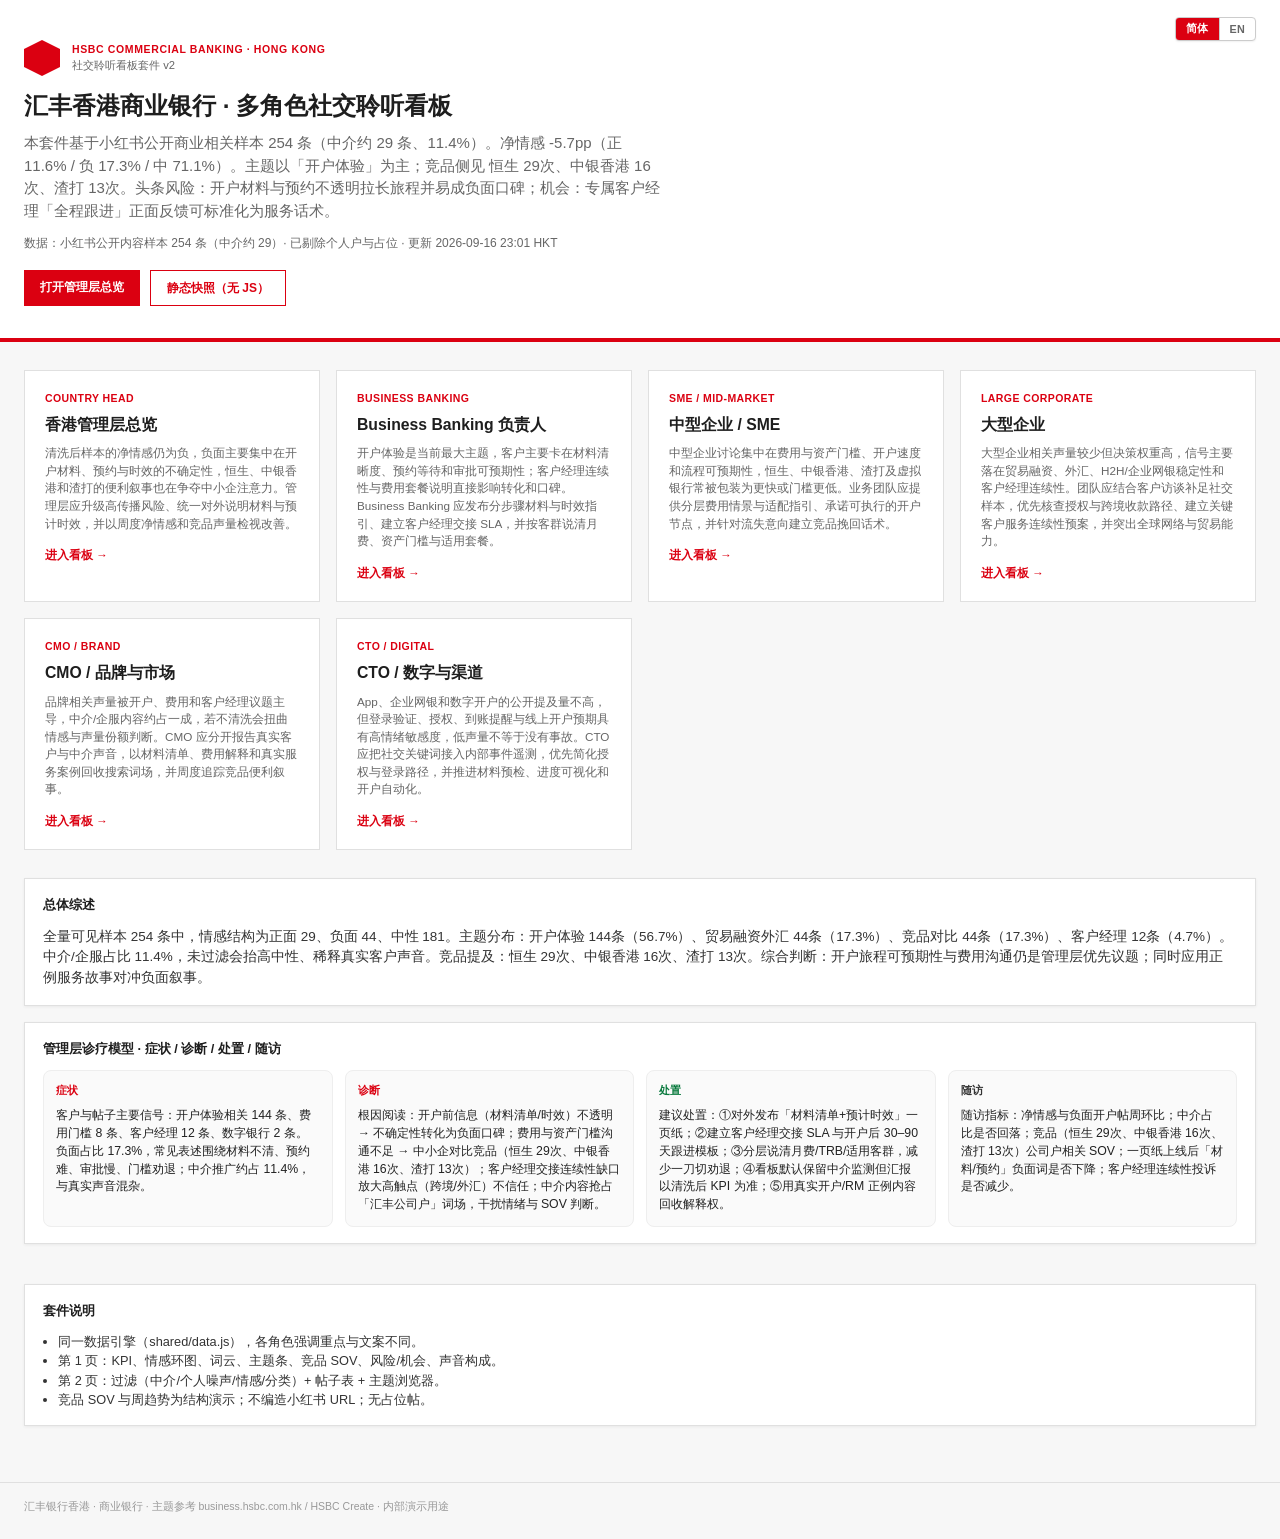
==== commit c91cf394: "Fix bilingual data rendering and add post detail actions Translate all data-driven EN fields, expand" ====
--- a/index.html
+++ b/index.html
@@ -120,7 +120,7 @@
       var id=href.replace('.html','');
       var p=I.persona(id, personas[id]||{});
       var h2=a.querySelector('h2'); if(h2&&p.title) h2.textContent=p.title;
-      var tag=a.querySelector('.pc-tag'); if(tag&&p.tagline) tag.textContent=p.tagline;
+      var tag=a.querySelector('.pc-tag'); if(tag&&(p.one_liner||p.tagline)) tag.textContent=p.one_liner||p.tagline;
     });
 
     // Data-driven hub analysis (exec / overview / clinical)
--- a/shared/theme.css
+++ b/shared/theme.css
@@ -536,3 +536,28 @@
   min-width: 0;
   overflow: hidden;
 }
+
+
+/* Post actions and cover lightbox */
+.post-table .col-cover { width: 76px; text-align: center; }
+.post-table .col-open { width: 92px; min-width: 92px; }
+.cover-view { border: 0; padding: 0; background: transparent; color: #DB0011; cursor: pointer; font: inherit; }
+.cover-view .thumb { margin: 0 auto; }
+.cover-view span { display: block; margin-top: 4px; font-size: .68rem; font-weight: 600; }
+.cover-view:hover span, .cover-view:focus-visible span { text-decoration: underline; }
+.cover-view.image-failed { cursor: default; color: #888; }
+.cover-view.image-failed span { text-decoration: none; }
+.cover-missing, .open-disabled { color: #aaa; }
+.post-table .col-open .action-link { margin-top: 0; white-space: nowrap; }
+.cover-modal { position: fixed; inset: 0; z-index: 10000; display: none; align-items: center; justify-content: center; padding: 24px; background: rgba(0,0,0,.72); }
+.cover-modal.open { display: flex; }
+.cover-modal-panel { width: min(900px, 96vw); max-height: 94vh; overflow: auto; background: #fff; border-radius: 8px; box-shadow: 0 20px 60px rgba(0,0,0,.35); }
+.cover-modal-head { position: sticky; top: 0; z-index: 1; display: flex; align-items: flex-start; justify-content: space-between; gap: 20px; padding: 16px 18px; background: #fff; border-bottom: 1px solid #ddd; }
+.cover-modal-kicker { margin-bottom: 4px; color: #666; font-size: .72rem; font-weight: 700; text-transform: uppercase; letter-spacing: .04em; }
+.cover-modal-head h2 { margin: 0; font-size: 1rem; line-height: 1.4; }
+.cover-modal-close { flex: 0 0 auto; border: 1px solid #bbb; border-radius: 4px; padding: 7px 12px; background: #fff; cursor: pointer; font-weight: 600; }
+.cover-modal-close:hover { border-color: #DB0011; color: #DB0011; }
+.cover-modal-body { min-height: 180px; padding: 18px; text-align: center; }
+.cover-modal-body img { display: block; max-width: 100%; max-height: 72vh; width: auto; height: auto; margin: 0 auto; object-fit: contain; }
+body.modal-open { overflow: hidden; }
+@media (max-width: 640px) { .cover-modal { padding: 8px; } .cover-modal-panel { max-height: 98vh; } }
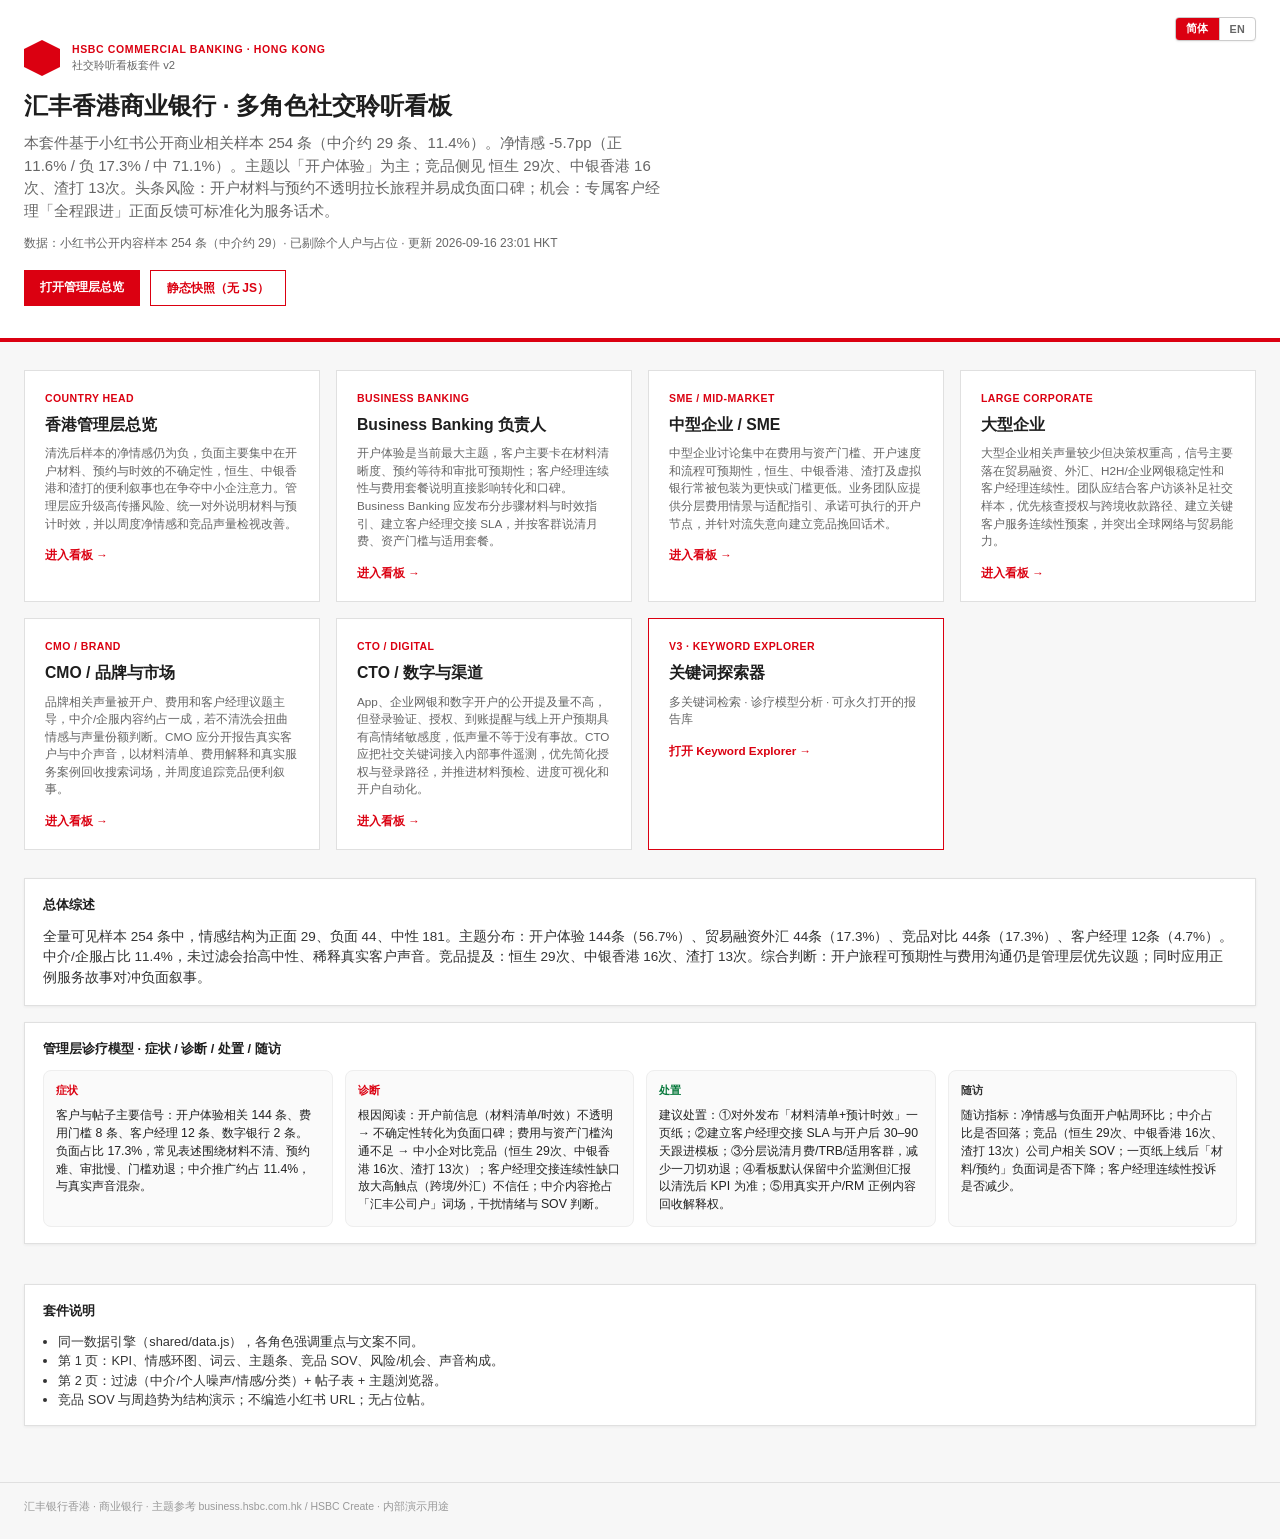
==== commit 35c6b8ad: "Add v3 Keyword Explorer with ODI/837 号令 sample report Scaffold HSBC-themed explorer UI, Just One pip" ====
--- a/index.html
+++ b/index.html
@@ -64,6 +64,14 @@
     <div class="pc-tag">App/网银体验 · 数字渠道故障信号 · 自动化开户</div>
     <div class="pc-go"><span data-i18n="hub.go">进入看板 →</span></div>
   </a>
+
+  <a class="persona-card" href="v3/index.html" style="border-color:#DB0011">
+    <div class="pc-aud">V3 · KEYWORD EXPLORER</div>
+    <h2>关键词探索器</h2>
+    <div class="pc-tag">多关键词检索 · 诊疗模型分析 · 可永久打开的报告库</div>
+    <div class="pc-go"><span>打开 Keyword Explorer →</span></div>
+  </a>
+
 </section>
 
 
